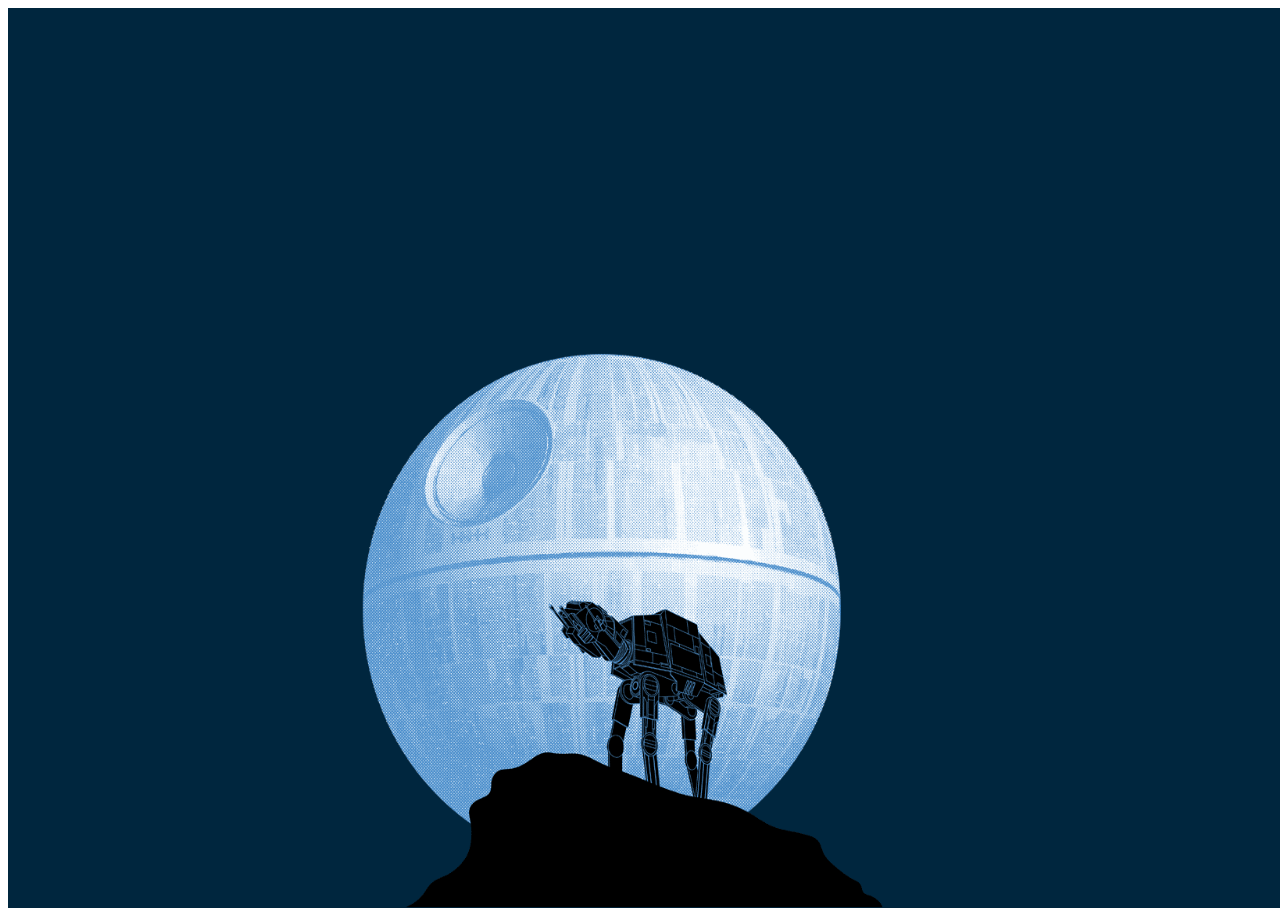
==== index.html @ 6b7486fe "Initial step for Jedi trivia" ====
<!DOCTYPE html>
<html lang="en">
<head>
  <meta charset="UTF-8">
  <meta name="viewport" content="width=device-width, initial-scale=1.0">
  <meta http-equiv="X-UA-Compatible" content="ie=edge">

 
  <title>Star Trivia</title>
</head>
<body>
  <canvas id="canvas" width="1500" height="900"></canvas>
  <script type="text/javascript" src="js/app.js"></script>
</body>
</html>
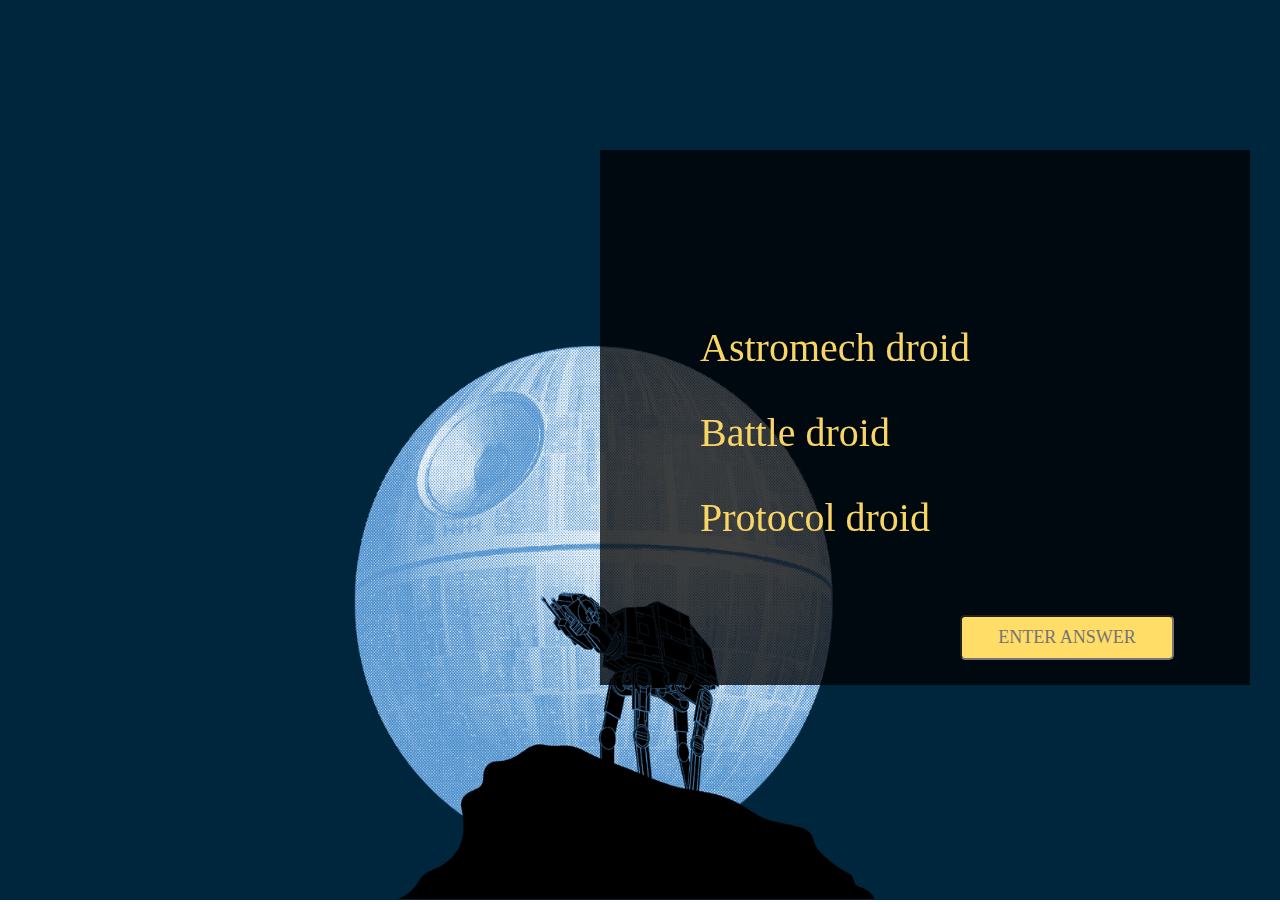
==== commit 1906af46: "Some functionality added" ====
--- a/index.html
+++ b/index.html
@@ -4,12 +4,19 @@
   <meta charset="UTF-8">
   <meta name="viewport" content="width=device-width, initial-scale=1.0">
   <meta http-equiv="X-UA-Compatible" content="ie=edge">
-
- 
+  <link rel="shortcut icon" href="img/deathstar.png">
+  <link rel="stylesheet" type="text/css" href="css/style.css">
   <title>Star Trivia</title>
-</head>
+  </head>
 <body>
-  <canvas id="canvas" width="1500" height="900"></canvas>
+  <div id="canvas-div">
+    <canvas id="canvas" width="1500" height="900"> 
+     This text is displayed if your browser does not support HTML5 Canvas.
+   </canvas> 
+   <input type="text" class="user-answer" placeholder="ENTER ANSWER" onkeydown="checkKeyCode(event)"> 
+  </div>
+ <script type="text/javascript" src="js/questions.js"></script>
+  <script type="text/javascript" src="js/questions-control.js"></script>
   <script type="text/javascript" src="js/app.js"></script>
 </body>
 </html>--- a/css/style.css
+++ b/css/style.css
@@ -0,0 +1,72 @@
+
+ @font-face {font-family:"Starjedi";
+  src:url("https://brorlandi.github.io/StarWarsIntroCreator/Starjedi.ttf");
+
+}
+body{
+  margin: 0 auto;
+}
+.canvas-container{
+ position: relative;
+}
+#canvas-div{
+  position: relative;
+}
+
+.start-btn {
+  font-size: 30px;
+  background-color: #B20000;
+  color: #fff;
+  border-radius: 5px;
+  position: absolute;
+  padding: 10px 50px;
+  left:45%;
+  top:88%;
+  text-align: center;
+  text-decoration: none;
+}
+
+.user-answer, textarea{
+  position: absolute;
+  color:#72d3eb;
+  padding: 10px 30px;
+  left:75%;
+  top:68%;
+  border-radius: 5px;
+  background-color :#fd6;
+  font-family:"Starjedi";
+  font-size: 18px;
+  width:150px;
+  overflow:hidden;
+  text-align: center; 
+}
+
+
+
+
+
+@keyframes shake {
+  10%, 90% {transform: translate3d(-1px, 0, 0);}
+  
+  20%, 80% {transform: translate3d(2px, 0, 0);}
+
+  30%, 50%, 70% {transform: translate3d(-4px, 0, 0);}
+
+  40%, 60% {transform: translate3d(4px, 0, 0);}
+}
+
+@keyframes glowing {
+  0% { background-color: #B20000; box-shadow: 0 0 3px #B20000; }
+  50% { background-color: #FF0000; box-shadow: 0 0 40px #FF0000; }
+  100% { background-color: #B20000; box-shadow: 0 0 3px #B20000; }
+}
+
+.start-btn:hover {
+  animation: shake 0.82s cubic-bezier(.36,.07,.19,.97) both;
+  transform: translate3d(0, 0, 0);
+  backface-visibility: hidden;
+  perspective: 1000px;
+}
+.start-btn{
+  animation: glowing 1500ms infinite;
+}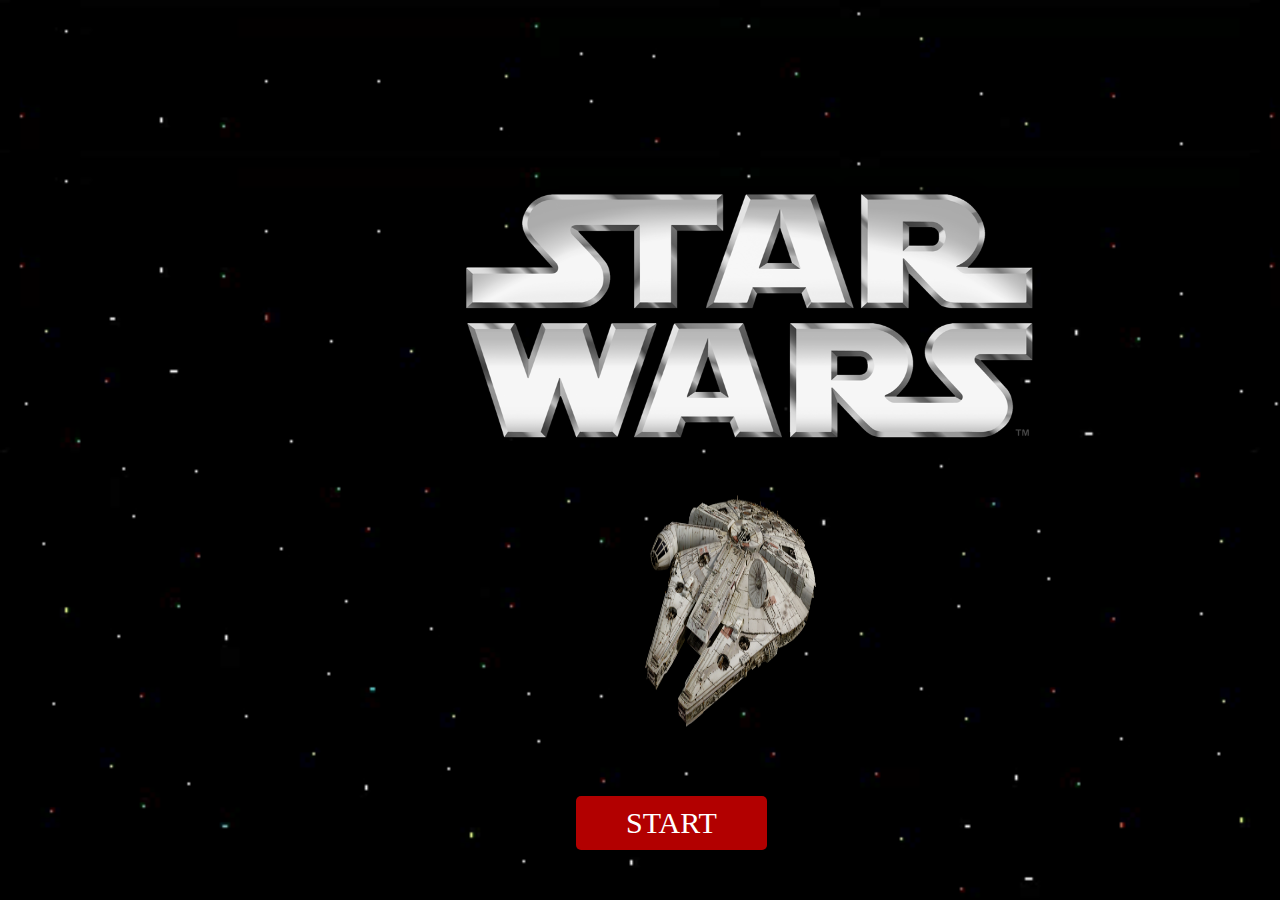
==== commit 840414c5: "change Index path" ====
--- a/index.html
+++ b/index.html
@@ -6,17 +6,15 @@
   <meta http-equiv="X-UA-Compatible" content="ie=edge">
   <link rel="shortcut icon" href="img/deathstar.png">
   <link rel="stylesheet" type="text/css" href="css/style.css">
-  <title>Star Trivia</title>
-  </head>
+<title>Star Trivia</title>
+</head>
 <body>
-  <div id="canvas-div">
-    <canvas id="canvas" width="1500" height="900"> 
-     This text is displayed if your browser does not support HTML5 Canvas.
-   </canvas> 
-   <input type="text" class="user-answer" placeholder="ENTER ANSWER" onkeydown="checkKeyCode(event)"> 
+  <div class="canvas-container">
+  <canvas id="canvas-box" width="1500" height="900">
+   This text is displayed if your browser does not support HTML5 Canvas.
+ </canvas>
+  <a href="index.html" type="button" class="start-btn" onclick="document.location.href='';">START</a>
   </div>
- <script type="text/javascript" src="js/questions.js"></script>
-  <script type="text/javascript" src="js/questions-control.js"></script>
-  <script type="text/javascript" src="js/app.js"></script>
+  <script type="text/javascript" src="js/intro.js"></script>
 </body>
 </html>--- a/css/style.css
+++ b/css/style.css
@@ -29,9 +29,9 @@
 .user-answer, textarea{
   position: absolute;
   color:#72d3eb;
-  padding: 10px 30px;
-  left:75%;
-  top:68%;
+  padding: 10px 20px;
+  left:85%;
+  top:55%;
   border-radius: 5px;
   background-color :#fd6;
   font-family:"Starjedi";
@@ -40,9 +40,6 @@
   overflow:hidden;
   text-align: center; 
 }
-
-
-
 
 
 @keyframes shake {
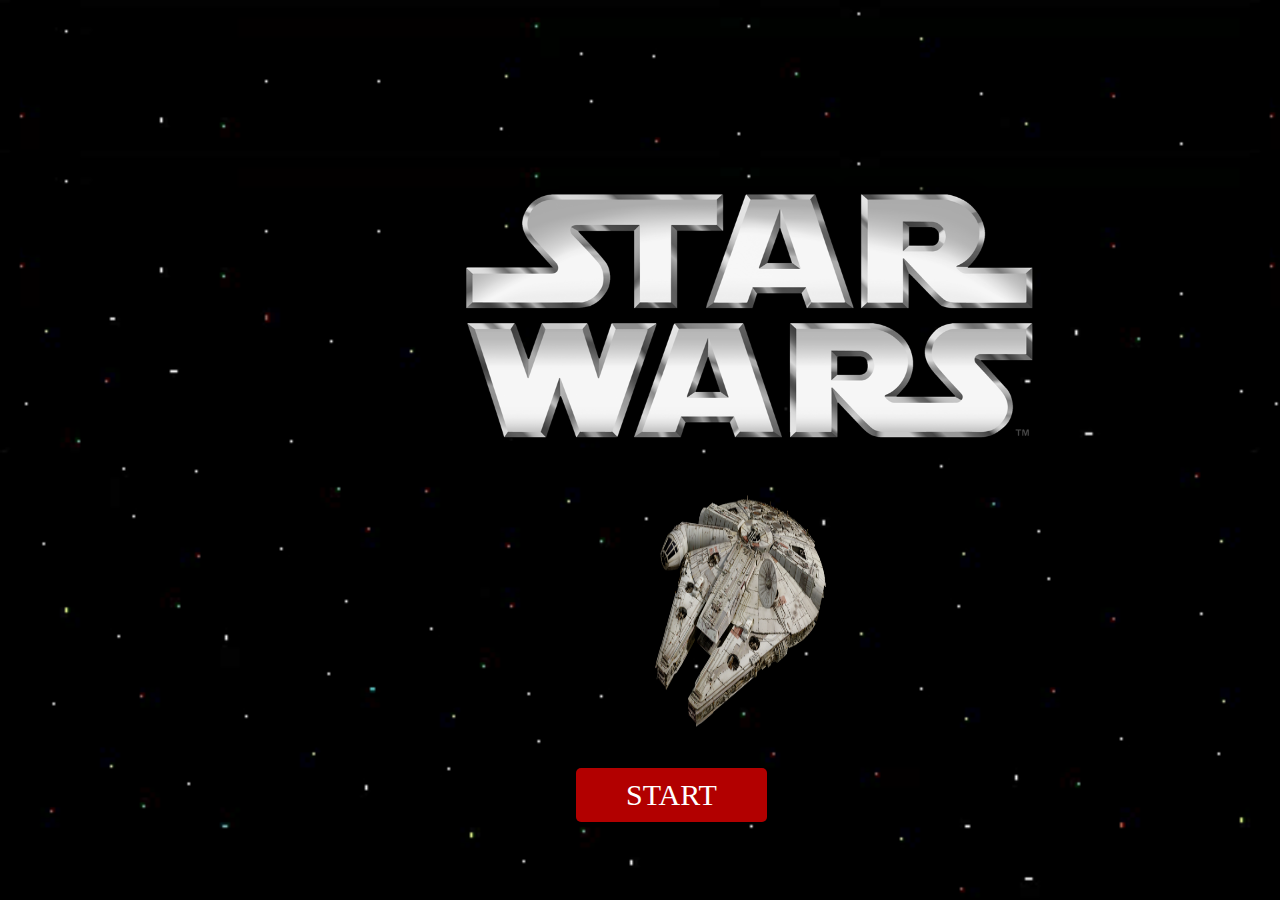
==== commit 80cb60eb: "Questions are displaying" ====
--- a/index.html
+++ b/index.html
@@ -13,7 +13,7 @@
   <canvas id="canvas-box" width="1500" height="900">
    This text is displayed if your browser does not support HTML5 Canvas.
  </canvas>
-  <a href="index.html" type="button" class="start-btn" onclick="document.location.href='';">START</a>
+  <a href="main.html" type="button" class="start-btn" onclick="document.location.href='';">START</a>
   </div>
   <script type="text/javascript" src="js/intro.js"></script>
 </body>
--- a/css/style.css
+++ b/css/style.css
@@ -21,7 +21,7 @@
   position: absolute;
   padding: 10px 50px;
   left:45%;
-  top:88%;
+  top:85%;
   text-align: center;
   text-decoration: none;
 }
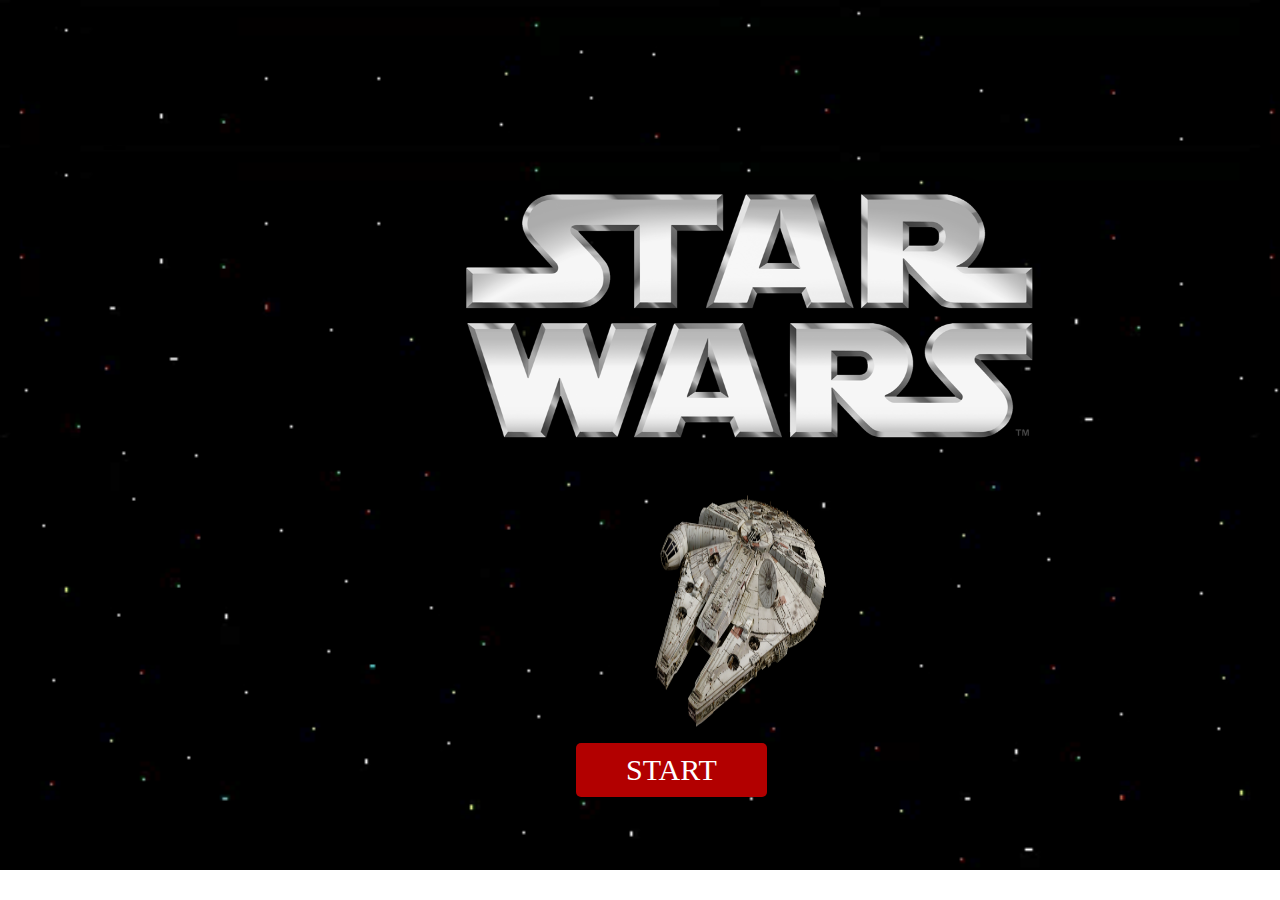
==== commit d725880d: "Fixed screen-size" ====
--- a/index.html
+++ b/index.html
@@ -10,7 +10,7 @@
 </head>
 <body>
   <div class="canvas-container">
-  <canvas id="canvas-box" width="1500" height="900">
+  <canvas id="canvas-box" width="1500" height="870">
    This text is displayed if your browser does not support HTML5 Canvas.
  </canvas>
   <a href="main.html" type="button" class="start-btn" onclick="document.location.href='';">START</a>
--- a/css/style.css
+++ b/css/style.css
@@ -4,11 +4,18 @@
 
 }
 body{
-  margin: 0 auto;
+  width: 100%;
+	height: 100%;
+	margin: 0px;
+	border: 0;
+	overflow: hidden; /*  Disable scrollbars */
+	display: block;  /* No floating content on sides */
+	
 }
 .canvas-container{
  position: relative;
 }
+
 #canvas-div{
   position: relative;
 }
@@ -17,6 +24,7 @@
   font-size: 30px;
   background-color: #B20000;
   color: #fff;
+  font-family: Starjedi;
   border-radius: 5px;
   position: absolute;
   padding: 10px 50px;
@@ -24,16 +32,18 @@
   top:85%;
   text-align: center;
   text-decoration: none;
+  display:block;
 }
+
 
 .user-answer, textarea{
   position: absolute;
   color:#72d3eb;
   padding: 10px 20px;
-  left:85%;
-  top:55%;
+  left:92%;
+  top:57%;
   border-radius: 5px;
-  background-color :#fd6;
+  background-color:#f9d566;
   font-family:"Starjedi";
   font-size: 18px;
   width:150px;
@@ -66,4 +76,59 @@
 }
 .start-btn{
   animation: glowing 1500ms infinite;
-}+}
+
+.popup{
+  position:fixed;
+  left:20%;
+  margin-left:35px;
+  top:30%;
+  margin-top:-210px;
+  opacity:0;
+  transition:all 1s;
+  -webkit-transition:all 1s;
+}
+
+
+.popup div
+{
+  width:220px;
+  font-size:20px;
+   padding:0;
+  background-color:·fff;
+  border-radius:40px;
+  background-color:#f9d566;
+  text-align:center;
+  font-family: Starjedi;
+}
+
+/* button */
+.how-to{
+ position:fixed;
+ top:15%;
+ margin-top:-78px;
+ left:10%;
+ margin-left:-78px;
+ display:inline-block;
+ text-align:center;
+ background-color:#f9d566;
+ padding:40px;
+ font-size:30px;
+ font-family: Starjedi;
+ border-radius:100px;
+  transition:all 1s;
+}
+
+.how-to:hover{
+  background-color:#00FFFF;
+  cursor:pointer;
+}
+/* Gestion des évenements */
+
+.how-to:hover ~.popup
+{
+  margin-left:45px;
+  margin-top:-220px;
+  opacity:1;
+}
+
